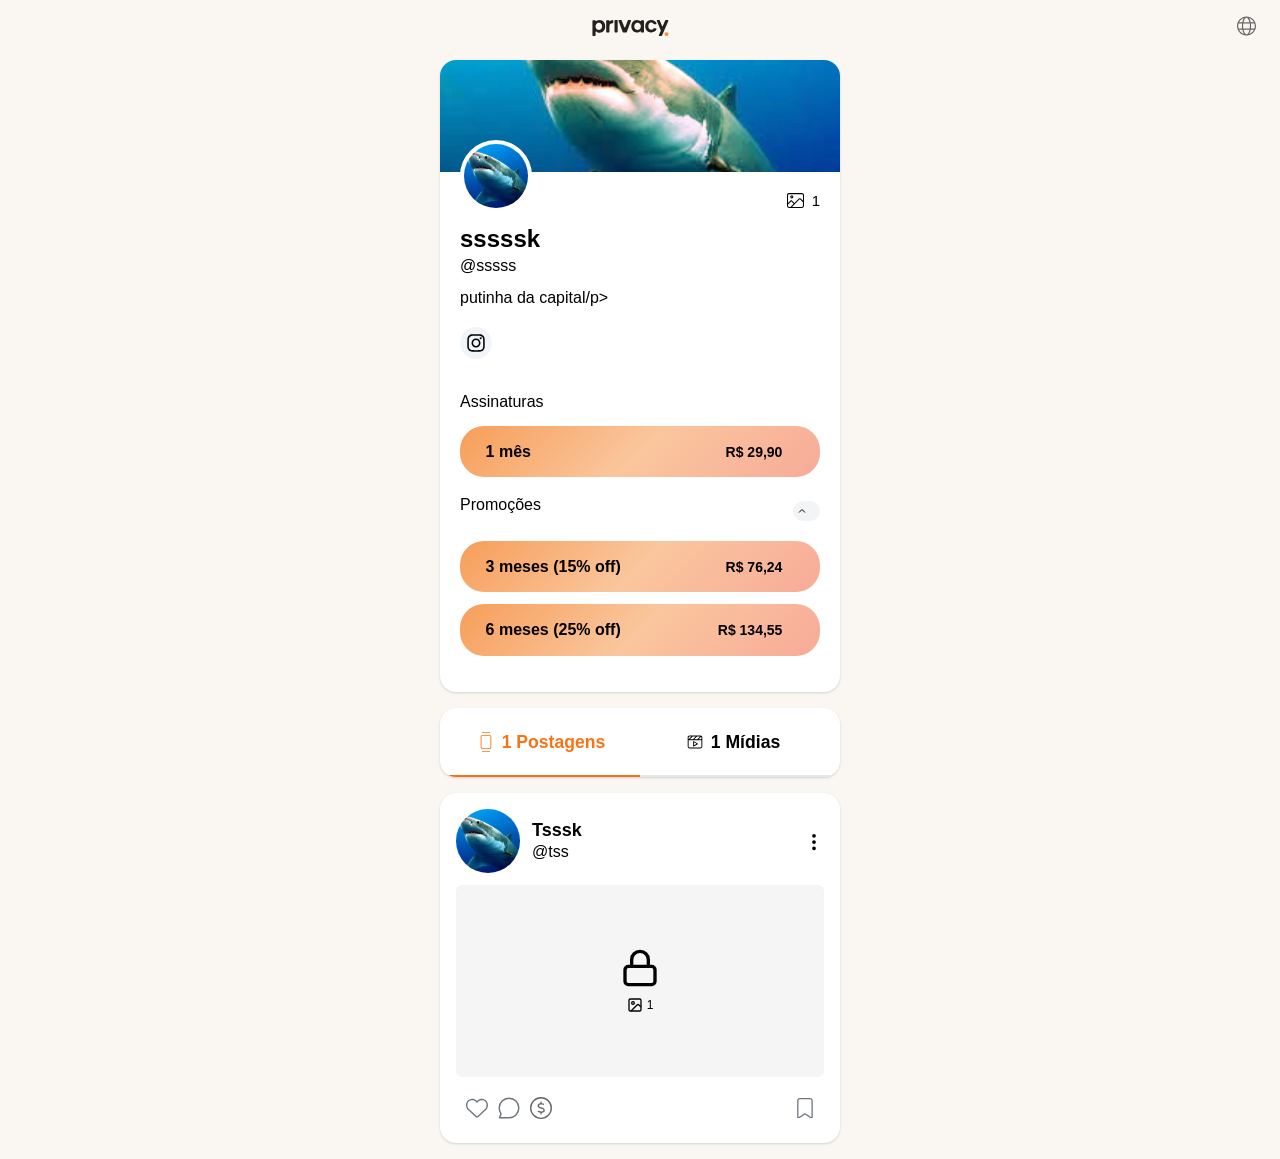
==== index.html @ 12ab402a "API" ====
<!DOCTYPE html>
<html lang="pt-BR">
  <head>
    <meta charset="UTF-8" />
    <meta name="viewport" content="width=device-width, initial-scale=1.0" />
    <title>Assinaturas - sssss</title>
    <link rel="stylesheet" href="styles.css" />
  </head>
  <body>
    <main class="main-container">
      <!-- Header -->
      <header class="header">
        <div></div>
        <img src="logo-black.svg" alt="Logo" class="logo" />
        <img src="globe.svg" alt="Globe" class="globe" />
      </header>

      <h1 class="sr-only">Assinaturas sssss</h1>

      <!-- Main Content -->
      <section class="content-wrapper">
        <div class="cards-container">
          <!-- Subscription Card -->
          <article class="card subscription-card">
            <div class="card-content">
              <!-- Background Image -->
              <div class="background-image"></div>

              <!-- Card Body -->
              <div class="card-body">
                <!-- Profile Section -->
                <div class="profile-section">
                  <div class="profile-info">
                    <div class="avatar-container">
                      <div class="avatar">
                        <img
                          src="image.png"
                          alt="Tio Shark"
                          class="avatar-image"
                        />
                      </div>
                    </div>
                  </div>
                  <span class="external-link">
                    <div style="display: flex; align-items: center; gap: 8px">
                      <svg
                        class="svg-inline--fa fa-image"
                        aria-hidden="true"
                        focusable="false"
                        data-prefix="fal"
                        data-icon="image"
                        role="img"
                        xmlns="http://www.w3.org/2000/svg"
                        viewBox="0 0 512 512"
                        style="width: 17px"
                      >
                        <path
                          class=""
                          fill="currentColor"
                          d="M64 64C46.3 64 32 78.3 32 96V329.4l67.7-67.7c15.6-15.6 40.9-15.6 56.6 0L224 329.4 355.7 197.7c15.6-15.6 40.9-15.6 56.6 0L480 265.4V96c0-17.7-14.3-32-32-32H64zM32 374.6V416c0 17.7 14.3 32 32 32h41.4l96-96-67.7-67.7c-3.1-3.1-8.2-3.1-11.3 0L32 374.6zM389.7 220.3c-3.1-3.1-8.2-3.1-11.3 0L150.6 448H448c17.7 0 32-14.3 32-32V310.6l-90.3-90.3zM0 96C0 60.7 28.7 32 64 32H448c35.3 0 64 28.7 64 64V416c0 35.3-28.7 64-64 64H64c-35.3 0-64-28.7-64-64V96zm160 48a16 16 0 1 0 -32 0 16 16 0 1 0 32 0zm-64 0a48 48 0 1 1 96 0 48 48 0 1 1 -96 0z"
                        ></path>
                      </svg>
                      <span style="font-size: 15px">1</span>
                    </div>
                  </span>
                </div>

                <!-- User Info -->
                <div class="user-info">
                  <h2 class="user-name">sssssk</h2>
                  <p class="user-handle">@sssss</p>
                  <p class="user-bio">putinha da capital/p></p>
                  <div class="social-icons">
                    <span class="instagram-icon">
                      <svg
                        class="svg-inline--fa fa-instagram"
                        aria-hidden="true"
                        focusable="false"
                        data-prefix="fab"
                        data-icon="instagram"
                        role="img"
                        xmlns="http://www.w3.org/2000/svg"
                        viewBox="0 0 448 512"
                        style="width: 18px; height: 20px"
                      >
                        <path
                          class=""
                          fill="currentColor"
                          d="M224.1 141c-63.6 0-114.9 51.3-114.9 114.9s51.3 114.9 114.9 114.9S339 319.5 339 255.9 287.7 141 224.1 141zm0 189.6c-41.1 0-74.7-33.5-74.7-74.7s33.5-74.7 74.7-74.7 74.7 33.5 74.7 74.7-33.6 74.7-74.7 74.7zm146.4-194.3c0 14.9-12 26.8-26.8 26.8-14.9 0-26.8-12-26.8-26.8s12-26.8 26.8-26.8 26.8 12 26.8 26.8zm76.1 27.2c-1.7-35.9-9.9-67.7-36.2-93.9-26.2-26.2-58-34.4-93.9-36.2-37-2.1-147.9-2.1-184.9 0-35.8 1.7-67.6 9.9-93.9 36.1s-34.4 58-36.2 93.9c-2.1 37-2.1 147.9 0 184.9 1.7 35.9 9.9 67.7 36.2 93.9s58 34.4 93.9 36.2c37 2.1 147.9 2.1 184.9 0 35.9-1.7 67.7-9.9 93.9-36.2 26.2-26.2 34.4-58 36.2-93.9 2.1-37 2.1-147.8 0-184.8zM398.8 388c-7.8 19.6-22.9 34.7-42.6 42.6-29.5 11.7-99.5 9-132.1 9s-102.7 2.6-132.1-9c-19.6-7.8-34.7-22.9-42.6-42.6-11.7-29.5-9-99.5-9-132.1s-2.6-102.7 9-132.1c7.8-19.6 22.9-34.7 42.6-42.6 29.5-11.7 99.5-9 132.1-9s102.7-2.6 132.1 9c19.6 7.8 34.7 22.9 42.6 42.6 11.7 29.5 9 99.5 9 132.1s2.7 102.7-9 132.1z"
                        ></path>
                      </svg>
                    </span>
                  </div>
                </div>

                <!-- Subscriptions Section -->
<div class="subscriptions-section">
	                  <p class="section-title">Assinaturas</p>
	                  <button class="subscription-button" onclick="abrirPixPopup(29.90, '1 mês')">
	                    <span class="button-text">1 mês</span>
	                    <span class="button-price">R$ 29,90</span>
	                  </button>
                </div>

                <!-- Promotions Section -->
                <div class="promotions-section">
                  <div class="promotions-header">
                    <p class="section-title">Promoções</p>
                    <button class="toggle-button" id="promotionsToggle">
                      <svg
                        class="chevron-icon"
                        id="chevronIcon"
                        viewBox="0 0 24 24"
                        fill="none"
                        stroke="currentColor"
                        stroke-width="2"
                      >
                        <path d="m18 15-6-6-6 6" />
                      </svg>
                    </button>
                  </div>

                  <div class="promotions-content" id="promotionsContent">
<button class="subscription-button" onclick="abrirPixPopup(76.24, '3 meses (15% off)')">
	                      <span class="button-text">3 meses (15% off)</span>
	                      <span class="button-price">R$ 76,24</span>
	                    </button>
<button class="subscription-button" onclick="abrirPixPopup(134.55, '6 meses (25% off)')">
	                      <span class="button-text">6 meses (25% off)</span>
	                      <span class="button-price">R$ 134,55</span>
	                    </button>
                  </div>
                </div>
              </div>
            </div>
          </article>

          <!-- Tabs Card -->
          <div class="card tabs-card">
            <div class="tab-indicator"></div>
            <div class="tabs">
              <button class="tab active" data-tab="posts">
                <svg class="tab-icon" viewBox="0 0 308 512">
                  <path
                    fill="currentColor"
                    d="M62.8 96.3c-12.6 0-22.7 10.1-22.7 22.7l0 272.3c0 12.6 10.1 22.7 22.7 22.7l181.5 0c12.6 0 22.7-10.1 22.7-22.7l0-272.3c0-12.6-10.1-22.7-22.7-22.7l-181.5 0zM17.4 119c0-25 20.4-45.4 45.4-45.4l181.5 0c25 0 45.4 20.4 45.4 45.4l0 272.3c0 25-20.4 45.4-45.4 45.4l-181.5 0c-25 0-45.4-20.4-45.4-45.4l0-272.3zM258.3 10.6c0-5.9-4.7-10.6-10.5-10.6L59.3 0C53.6 0 48.9 4.8 48.9 10.6s4.7 10.6 10.5 10.6l188.5 0c5.8 0 10.5-4.8 10.5-10.6zm0 490.7c0-5.8-4.7-10.6-10.5-10.6l-188.5 0c-5.8 0-10.5 4.8-10.5 10.6S53.6 512 59.3 512l188.5 0c5.8 0 10.5-4.8 10.5-10.6z"
                  />
                </svg>
                <span>1 Postagens</span>
              </button>
              <button class="tab" data-tab="media">
                <svg class="tab-icon" viewBox="0 0 640 512">
                  <path
                    fill="currentColor"
                    d="M576 182.9l0 256c0 20.2-16.3 36.6-36.6 36.6l-438.9 0c-20.2 0-36.6-16.3-36.6-36.6l0-256 512 0zm0-36.6l-111.3 0 99.8-99.8c7.1 6.6 11.5 16.1 11.5 26.6l0 73.1zm-285 0l109.7-109.7 122.1 0-109.7 109.7-122.1 0zm-51.8 0l-121.9 0 109.7-109.7 122.1 0-109.7 109.7-.1 0zM100.5 36.6l74.7 0-109.7 109.7-1.6 0 0-73.1c0-20.2 16.3-36.6 36.6-36.6zm512 109.7l0-73.1C612.6 32.8 579.8 0 539.4 0L100.5 0C60.2 0 27.4 32.8 27.4 73.1l0 73.1 0 18.3 0 18.3 0 256c0 40.3 32.8 73.1 73.1 73.1l438.9 0c40.3 0 73.1-32.8 73.1-73.1l0-256 0-18.3 0-18.3zM274.4 221.9c-5.6-3.3-12.7-3.3-18.4-.1s-9.3 9.3-9.3 15.9l0 182.9c0 6.5 3.5 12.6 9.3 15.9s12.7 3.2 18.4-.1l155.4-91.4c5.6-3.3 9-9.3 9-15.8s-3.4-12.5-9-15.8L274.4 221.9zM384.4 329.1l-101 59.4 0-118.9 101 59.4z"
                  />
                </svg>
                <span>1 Mídias</span>
              </button>
            </div>
          </div>

          <!-- Posts Content -->
          <article class="card post-card" id="postsContent">
            <header class="post-header">
              <div class="post-user-info">
                <div class="post-avatar">
                  <img src="image.png" alt="Tio Shark" class="avatar-image" />
                </div>
                <div class="post-user-details">
                  <p class="post-user-name">Tsssk</p>
                  <p class="post-user-handle">@tss</p>
                </div>
              </div>
              <div class="post-menu">
                <svg class="menu-icon" viewBox="0 0 128 512">
                  <path
                    fill="currentColor"
                    d="M64 368a48 48 0 1 0 0 96 48 48 0 1 0 0-96zm0-160a48 48 0 1 0 0 96 48 48 0 1 0 0-96zM112 96A48 48 0 1 0 16 96a48 48 0 1 0 96 0z"
                  />
                </svg>
              </div>
            </header>

            <div class="post-content">
              <svg
                class="lock-icon"
                viewBox="0 0 24 24"
                fill="none"
                stroke="currentColor"
                stroke-width="2"
              >
                <rect width="18" height="11" x="3" y="11" rx="2" ry="2" />
                <path d="m7 11V7a5 5 0 0 1 10 0v4" />
              </svg>
              <div
                class="post-meta"
                style="
                  display: flex;
                  align-items: center;
                  gap: 4px;
                  font-size: 12px;
                "
              >
                <svg
                  class="image-icon"
                  viewBox="0 0 24 24"
                  fill="none"
                  stroke="currentColor"
                  stroke-width="2"
                  style="width: 16px; height: 16px"
                >
                  <rect width="18" height="18" x="3" y="3" rx="2" ry="2" />
                  <circle cx="9" cy="9" r="2" />
                  <path d="m21 15-3.086-3.086a2 2 0 0 0-2.828 0L6 21" />
                </svg>
                <span>1</span>
              </div>
            </div>

            <footer class="post-footer">
              <!-- HTML -->
              <div class="block-actions">
                <div class="left">
                  <img
                    class="icon"
                    src="[data-uri]"
                    alt="Ícone 1"
                  />
                  <img
                    class="icon"
                    src="[data-uri]"
                    alt="Ícone 2"
                  />

                  <div class="money">
                    <!-- Ícone círculo com cifrão -->
                    <svg
                      class="money-icon"
                      aria-hidden="true"
                      viewBox="0 0 512 512"
                    >
                      <path
                        fill="currentColor"
                        d="M480 256A224 224 0 1 0 32 256a224 224 0 1 0 448 0zM0 256a256 256 0 1 1 512 0A256 256 0 1 1 0 256zM272 120v23c13.5 1 26.6 4.6 39.6 8.3c1.5 .4 3.1 .9 4.6 1.3c8.5 2.4 13.5 11.2 11.2 19.7s-11.2 13.5-19.7 11.2c-2.4-.7-4.8-1.4-7.2-2.1c-7.5-2.2-15.2-4.4-22.9-5.5c-19.1-2.8-36.6-.4-49.3 5.1c-12.9 5.6-18.6 13.1-19.8 19.5c-1.8 9.8 2.1 16.5 10.2 21.7c10.6 6.8 26.5 11.3 45.8 16.8l.3 .1c17.7 5 38.9 11.1 54.3 21.7c19 13 27.8 33.8 23.6 56.5c-4 21.6-18.9 36-37.8 43.6c-9.9 4-21.1 6.3-33.1 6.9l0 24.2c0 8.8-7.2 16-16 16s-16-7.2-16-16l0-25.9c-8.1-1.3-21.8-5.2-32.4-8.4c-6.9-2.1-13.8-4.3-20.7-6.5c-8.4-2.8-12.9-11.8-10.2-20.2s11.8-12.9 20.2-10.2c6.6 2.2 13.2 4.3 19.9 6.3c11.2 3.4 22.7 6.6 28.1 7.4c19.8 2.9 36.5 1.3 48-3.4c11.2-4.5 16.8-11.3 18.3-19.7c1.9-10.5-1.5-18.4-10.2-24.4c-12-8.2-26.8-12.3-40.9-16.2c-2.3-.6-4.7-1.3-6.9-1.9c-17.1-4.8-37-10.5-51.7-19.9c-8.1-5.2-15.7-12.1-20.5-21.7c-4.9-9.8-6.2-20.8-4-32.8c3.8-20.7 20-35.1 38.6-43.1c7.4-3.2 15.6-5.6 24.3-7.1V120c0-8.8 7.2-16 16-16s16 7.2 16 16z"
                      ></path>
                    </svg>
                    <span class="money-text"></span>
                  </div>
                </div>

                <div class="right">
                  <img
                    class="icon-right"
                    src="[data-uri]"
                    alt="Ícone à direita"
                  />
                </div>
              </div>
            </footer>
          </article>

          <!-- Media Content -->
          <article class="card media-card hidden" id="mediaContent">
            <div class="media-filters">
              <button class="filter-button active" data-filter="todos">
                Todos
              </button>
              <button class="filter-button" data-filter="fotos">Fotos</button>
            </div>

            <div class="media-grid">
              <div class="media-item">
                <img src="image.png" alt="Mídia 1" class="media-image" />
                <div class="media-overlay">
                  <svg
                    class="lock-icon"
                    viewBox="0 0 24 24"
                    fill="none"
                    stroke="currentColor"
                    stroke-width="2"
                  >
                    <rect width="18" height="11" x="3" y="11" rx="2" ry="2" />
                    <path d="m7 11V7a5 5 0 0 1 10 0v4" />
                  </svg>
                </div>
              </div>
              <div class="media-item">
                <img src="image.png" alt="Mídia 2" class="media-image" />
                <div class="media-overlay">
                  <svg
                    class="lock-icon"
                    viewBox="0 0 24 24"
                    fill="none"
                    stroke="currentColor"
                    stroke-width="2"
                  >
                    <rect width="18" height="11" x="3" y="11" rx="2" ry="2" />
                    <path d="m7 11V7a5 5 0 0 1 10 0v4" />
                  </svg>
                </div>
              </div>
              <div class="media-item">
                <img src="image.png" alt="Mídia 3" class="media-image" />
                <div class="media-overlay">
                  <svg
                    class="lock-icon"
                    viewBox="0 0 24 24"
                    fill="none"
                    stroke="currentColor"
                    stroke-width="2"
                  >
                    <rect width="18" height="11" x="3" y="11" rx="2" ry="2" />
                    <path d="m7 11V7a5 5 0 0 1 10 0v4" />
                  </svg>
                </div>
              </div>
              <div class="media-item">
                <img src="image.png" alt="Mídia 4" class="media-image" />
                <div class="media-overlay">
                  <svg
                    class="lock-icon"
                    viewBox="0 0 24 24"
                    fill="none"
                    stroke="currentColor"
                    stroke-width="2"
                  >
                    <rect width="18" height="11" x="3" y="11" rx="2" ry="2" />
                    <path d="m7 11V7a5 5 0 0 1 10 0v4" />
                  </svg>
                </div>
              </div>
              <div class="media-item">
                <img src="image.png" alt="Mídia 5" class="media-image" />
                <div class="media-overlay">
                  <svg
                    class="lock-icon"
                    viewBox="0 0 24 24"
                    fill="none"
                    stroke="currentColor"
                    stroke-width="2"
                  >
                    <rect width="18" height="11" x="3" y="11" rx="2" ry="2" />
                    <path d="m7 11V7a5 5 0 0 1 10 0v4" />
                  </svg>
                </div>
              </div>
              <div class="media-item">
                <img src="image.png" alt="Mídia 6" class="media-image" />
                <div class="media-overlay">
                  <svg
                    class="lock-icon"
                    viewBox="0 0 24 24"
                    fill="none"
                    stroke="currentColor"
                    stroke-width="2"
                  >
                    <rect width="18" height="11" x="3" y="11" rx="2" ry="2" />
                    <path d="m7 11V7a5 5 0 0 1 10 0v4" />
                  </svg>
                </div>
              </div>
            </div>
          </article>
        </div>
      </section>
    </main>

    <script src="script.js"></script>
  
	    <!-- PIX Popup Modal -->
	    <div id="pix-popup" class="pix-popup-overlay">
	      <div class="pix-popup-content">
	        <button class="pix-popup-close" onclick="fecharPixPopup()">&times;</button>
	        <h2>Pagamento PIX</h2>
	        <p>Plano: <span id="pix-plano-nome"></span></p>
	        <p>Valor: <span id="pix-valor"></span></p>
	        <div id="pix-qr-code-container" class="pix-qr-code-container">
	          <p>Gerando QR Code...</p>
	        </div>
	        <button id="pix-copia-cola" class="pix-copia-cola" onclick="copiarPix()">
	          Copiar Código PIX
	        </button>
	        <p id="pix-status-msg" class="pix-status-msg">Aguardando pagamento...</p>
	        <p class="pix-aviso">
	          O QR Code expira em 30 minutos. Após o pagamento, a liberação é
	          automática.
	        </p>
	      </div>
	    </div>
	
	  </body>
</html>
---- styles.css ----
/* Reset and Base Styles */
* {
  margin: 0;
  padding: 0;
  box-sizing: border-box;
}

body {
  font-family: -apple-system, BlinkMacSystemFont, "Segoe UI", "Roboto", "Oxygen",
    "Ubuntu", "Cantarell", "Fira Sans", "Droid Sans", "Helvetica Neue",
    sans-serif;
  background-color: #faf7f2;
  font-size: 32px;
  line-height: 1.5;
  color: #000;
}

.sr-only {
  position: absolute;
  width: 1px;
  height: 1px;
  padding: 0;
  margin: -1px;
  overflow: hidden;
  clip: rect(0, 0, 0, 0);
  white-space: nowrap;
  border: 0;
}

.hidden {
  display: none;
}

/* Icons */
.icon {
  width: 1rem;
  height: 1rem;
}

/* Main Container */
.main-container {
  min-height: 100vh;
  padding: 1rem;
}

/* Header */
.header {
  display: flex;
  align-items: center;
  justify-content: space-between;
  margin-bottom: 1.5rem;
  padding: 0 0.5rem;
}

.logo {
  height: 1.25rem;
  padding-top: 0.25rem;
}

.globe {
  height: 1.25rem;
}

/* Content Wrapper */
.content-wrapper {
  margin: 0 auto;
  max-width: 48rem;
}

.cards-container {
  display: flex;
  flex-direction: column;
  align-items: center;
  gap: 1rem;
}

/* Card Base Styles */
.card {
  max-width: 28rem;
  width: 22.5rem;
  background-color: white;
  border-radius: 1rem;
  box-shadow: 0 1px 3px 0 rgba(0, 0, 0, 0.1), 0 1px 2px 0 rgba(0, 0, 0, 0.06);
  overflow: hidden;
}

@media (min-width: 640px) {
  .card {
    width: 25rem;
  }
}

/* Subscription Card */
.subscription-card .card-content {
  position: relative;
}

.background-image {
  height: 7rem;
  width: 100%;
  background-image: linear-gradient(90deg, #f79e59, #f7ab99), url("image.png");
  background-size: cover;
  background-position: center;
  background-blend-mode: overlay;
}

.card-body {
  padding: 0 1.25rem 1.5rem;
  margin-top: -2rem;
}

.profile-section {
  display: flex;
  align-items: flex-end;
  justify-content: space-between;
}

.profile-info {
  display: flex;
  align-items: center;
  gap: 0.75rem;
}

.avatar-container {
  border-radius: 50%;
  border: 4px solid white;
  background-color: white;
}

.avatar {
  height: 4rem;
  width: 4rem;
  border-radius: 50%;
  overflow: hidden;
}

.avatar-image {
  width: 100%;
  height: 100%;
  object-fit: cover;
}

.external-link {
  color: black;
}

.user-info {
  margin-top: 0.75rem;
}

.user-name {
  font-size: 1.5rem;
  font-weight: 600;
  line-height: 1.25;
  color: black;
}

.user-handle {
  font-size: 1rem;
  color: black;
}

.user-bio {
  font-size: 1rem;
  margin-top: 0.5rem;
  color: black;
}

.social-icons {
  margin-top: 0.5rem;
}

.instagram-icon {
  display: inline-flex;
  align-items: center;
  justify-content: center;
  height: 2rem;
  width: 2rem;
  border-radius: 50%;
  background-color: #f1f5f9;
  color: black;
}

/* Subscriptions Section */
.subscriptions-section {
  margin-top: 1.5rem;
}

.section-title {
  font-size: 1rem;
  font-weight: 500;
  color: black;
  text-align: left;
  margin-bottom: 0.75rem;
}

.subscription-button {
  width: 100%;
  display: flex;
  align-items: center;
  justify-content: space-between;
  padding: 0.85rem 1.6rem;

  background: linear-gradient(135deg, #f79e59, #fac69d, #f7ab99);
  border: none;
  border-radius: 1.5rem;
  color: black;
  font-weight: bold;
  font-size: 1rem;
  cursor: pointer;
  transition: all 0.2s;
  margin-bottom: 0.75rem;
}

.button-text {
  font-weight: bold;
}

.button-price {
  border-radius: 9999px;
  padding: 0.25rem 0.75rem;
  font-size: 0.875rem;
  font-weight: bold;
}

/* Promotions Section */
.promotions-section {
  margin-top: 1rem;
}

.promotions-header {
  display: flex;
  align-items: center;
  justify-content: space-between;
  margin-bottom: 0.75rem;
}

.toggle-button {
  display: flex;
  align-items: center;
  gap: 0.25rem;
  font-size: 1rem;
  font-weight: bold;
  color: black;
  background-color: #f3f4f6;
  padding: 0.25rem 0.75rem;
  padding-left: 3px;
  border-radius: 9999px;
  border: none;
  cursor: pointer;
  transition: background-color 0.2s;
}

.chevron-icon {
  height: 0.75rem;
  width: 0.75rem;
  transition: transform 0.3s;
}

.chevron-icon.rotated {
  transform: rotate(180deg);
}

.promotions-content {
  overflow: hidden;
  transition: all 0.3s ease-in-out;
  max-height: 200px;
  opacity: 1;
}

.promotions-content.collapsed {
  max-height: 0;
  opacity: 0;
  margin-top: 0;
}

/* Tabs Card */
.tabs-card {
  position: relative;
  padding: 0.5rem 0;
  transition: all 0.2s;
}

.tab-indicator {
  position: absolute;
  bottom: 0;
  left: 0.5rem;
  right: 0.5rem;
  height: 2px;
  background-color: #e5e7eb;
}

.tab-indicator::after {
  content: "";
  position: absolute;
  bottom: 0;
  height: 2px;
  width: 50%;
  background-color: #f97316;
  transition: all 0.2s;
  left: 0;
}

.tab-indicator.media::after {
  left: 50%;
}

.tabs {
  display: flex;
  width: 100%;
  justify-content: space-between;
  padding: 0.5rem;
}

.tab {
  flex: 1;
  display: flex;
  align-items: center;
  justify-content: center;
  gap: 0.5rem;
  padding: 0.5rem;
  padding-left: 3px;
  background: white;
  border: none;
  border-radius: 9999px;
  color: black;
  cursor: pointer;
  transition: color 0.2s;
  font-size: 1.1rem;
  font-weight: bold;
}

.tab.active {
  background: white;
  color: #f97316;
}

.tab-icon {
  width: 1rem;
  height: 1.25rem;
}

/* Post Card */
.post-card {
  padding: 1rem;
}

.post-header {
  display: flex;
  align-items: center;
  justify-content: space-between;
}

.post-user-info {
  display: flex;
  align-items: center;
  gap: 0.75rem;
}

.post-avatar {
  height: 4rem;
  width: 4rem;
  border-radius: 50%;
  overflow: hidden;
}

.post-user-details {
  line-height: 1.25;
}

.post-user-name {
  font-weight: 600;
  font-size: 1.125rem;
  color: black;
}

.post-user-handle {
  font-size: 1rem;
  color: black;
}

.post-menu {
  color: black;
}

.menu-icon {
  width: 1.25rem;
  height: 1.25rem;
}

.post-content {
  margin-top: 0.75rem;
  border-radius: 0.375rem;
  background-color: rgba(0, 0, 0, 0.04);
  height: 12rem;
  display: flex;
  flex-direction: column;
  align-items: center;
  justify-content: center;
  color: black;
}

.lock-icon {
  height: 2.5rem;
  width: 2.5rem;
}

.post-meta {
  margin-top: 0.5rem;
  display: inline-flex;
  align-items: center;
  gap: 0.25rem;
}

.image-icon {
  height: 1rem;
  width: 1rem;
}

.post-footer {
  margin-top: 0.75rem;
  display: flex;
  align-items: center;
  justify-content: space-between;
  color: black;
}

.post-actions {
  display: flex;
  align-items: center;
  gap: 1rem;
}

.action-icon,
.bookmark-icon {
  height: 1.25rem;
  width: 1.25rem;
}

/* Media Card */
.media-card {
  padding: 1rem;
}

.media-filters {
  display: flex;
  justify-content: center;
  gap: 0.5rem;
  margin-bottom: 1rem;
}

.filter-button {
  font-weight: normal;
  padding: 0.25rem 1rem;
  border-radius: 9999px;
  font-size: 0.9rem;
  transition: all 0.2s;
  background-color: #f3f4f6;
  color: black;
  border: none;
  cursor: pointer;
}

.filter-button:hover {
  background-color: #e5e7eb;
}

.filter-button.active {
  color: #fb923c;
}

.media-grid {
  display: grid;
  grid-template-columns: repeat(3, 1fr);
  gap: 0.5rem;
}

.media-item {
  aspect-ratio: 1;
  border-radius: 0.375rem;
  overflow: hidden;
  position: relative;
  cursor: pointer;
  transition: transform 0.2s;
}

.media-image {
  width: 100%;
  height: 100%;
  object-fit: cover;
}

.media-overlay {
  position: absolute;
  inset: 0;
  background-color: rgba(0, 0, 0, 0.5);
  border-radius: 0.375rem;
  opacity: 0;
  display: flex;
  align-items: center;
  justify-content: center;
  transition: opacity 0.2s;
}

.media-overlay .lock-icon {
  height: 2.5rem;
  width: 2.5rem;
  color: white;
}

/* Animations */
@keyframes slideInFromTop {
  from {
    opacity: 0;
    transform: translateY(-10px);
  }
  to {
    opacity: 1;
    transform: translateY(0);
  }
}

.animate-in {
  animation: slideInFromTop 0.3s ease-out;
}

/* Responsive Design */
@media (max-width: 640px) {
  .card {
    width: 100%;
    max-width: 22.5rem;
  }

  .user-name {
    font-size: 1.25rem;
  }

  .tab {
    font-size: 0.875rem;
  }
}
/* CSS */
.block-actions {
  display: flex;
  align-items: center;
  justify-content: space-between;
  gap: 12px;
  padding: 8px 10px;
  border-radius: 10px;
  background: #fff;
  width: 100%;
  max-width: 400px;
}

.left {
  display: flex;
  align-items: center;
  gap: 10px;
}

.icon {
  width: 22px;
  height: 22px;
  display: block;
}

.money {
  display: flex;
  align-items: center;
  gap: 6px;
  color: #656565;
}

.money-icon {
  width: 22px;
  height: 22px;
  display: block;
}

.money-text {
  /* Deixe vazio como no HTML original, ou defina um texto aqui */
  font-size: 14px;
}

.right .icon-right {
  width: 17px;
  height: 20px;
  display: block;
}

/* Extras opcionais */
.block-actions:hover {
  border-color: #d6d6d6;
}

/* Estilos para o PIX Popup */
.pix-popup-overlay {
  position: fixed;
  top: 0;
  left: 0;
  width: 100%;
  height: 100%;
  background-color: rgba(0, 0, 0, 0.7);
  display: none; /* Inicialmente oculto */
  justify-content: center;
  align-items: center;
  z-index: 1000;
  backdrop-filter: blur(5px);
}

.pix-popup-overlay.active {
  display: flex;
}

.pix-popup-content {
  background-color: #fff;
  padding: 30px;
  border-radius: 12px;
  box-shadow: 0 4px 20px rgba(0, 0, 0, 0.2);
  max-width: 400px;
  width: 90%;
  text-align: center;
  position: relative;
}

.pix-popup-close {
  position: absolute;
  top: 10px;
  right: 10px;
  background: none;
  border: none;
  font-size: 24px;
  cursor: pointer;
  color: #333;
}

.pix-popup-content h2 {
  color: #333;
  margin-bottom: 15px;
}

.pix-popup-content p {
  color: #555;
  margin-bottom: 5px;
}

.pix-qr-code-container {
  margin: 20px 0;
  padding: 15px;
  border: 1px solid #ddd;
  border-radius: 8px;
  min-height: 150px; /* Para evitar que o layout salte */
  display: flex;
  justify-content: center;
  align-items: center;
}

.pix-qr-code-container img {
  max-width: 100%;
  height: auto;
  border-radius: 4px;
}

.pix-copia-cola {
  background-color: #007bff; /* Cor primária */
  color: white;
  border: none;
  padding: 10px 20px;
  border-radius: 6px;
  cursor: pointer;
  font-size: 16px;
  margin-top: 10px;
  transition: background-color 0.3s;
  width: 100%;
}

.pix-copia-cola:hover {
  background-color: #0056b3;
}

.pix-status-msg {
  font-weight: bold;
  color: orange;
  margin-top: 15px;
}

.pix-aviso {
  font-size: 12px;
  color: #888;
  margin-top: 15px;
}
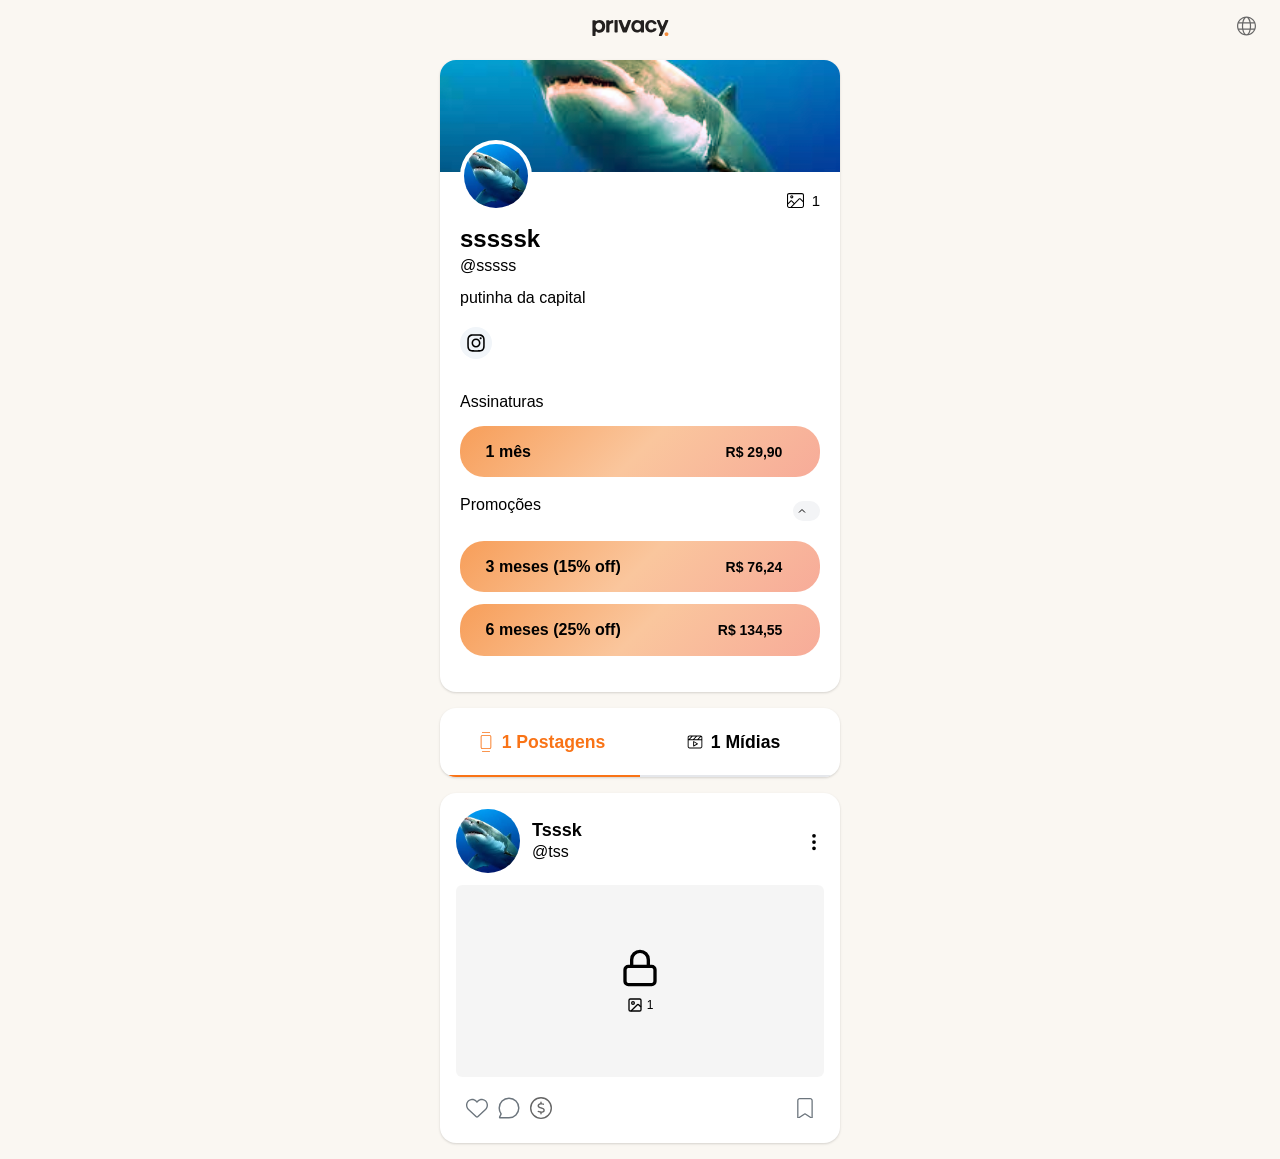
==== commit 2180ae22: "API" ====
--- a/index.html
+++ b/index.html
@@ -69,7 +69,7 @@
                 <div class="user-info">
                   <h2 class="user-name">sssssk</h2>
                   <p class="user-handle">@sssss</p>
-                  <p class="user-bio">putinha da capital/p></p>
+                  <p class="user-bio">putinha da capital</p>
                   <div class="social-icons">
                     <span class="instagram-icon">
                       <svg
@@ -96,7 +96,7 @@
                 <!-- Subscriptions Section -->
 <div class="subscriptions-section">
 	                  <p class="section-title">Assinaturas</p>
-	                  <button class="subscription-button" onclick="abrirPixPopup(29.90, '1 mês')">
+	                  <button class="subscription-button" onclick="abrirPixPopup(29.90, '1 mês');">
 	                    <span class="button-text">1 mês</span>
 	                    <span class="button-price">R$ 29,90</span>
 	                  </button>
@@ -121,11 +121,11 @@
                   </div>
 
                   <div class="promotions-content" id="promotionsContent">
-<button class="subscription-button" onclick="abrirPixPopup(76.24, '3 meses (15% off)')">
+<button class="subscription-button" onclick="abrirPixPopup(76.24, '3 meses (15% off)');">
 	                      <span class="button-text">3 meses (15% off)</span>
 	                      <span class="button-price">R$ 76,24</span>
 	                    </button>
-<button class="subscription-button" onclick="abrirPixPopup(134.55, '6 meses (25% off)')">
+<button class="subscription-button" onclick="abrirPixPopup(134.55, '6 meses (25% off)');">
 	                      <span class="button-text">6 meses (25% off)</span>
 	                      <span class="button-price">R$ 134,55</span>
 	                    </button>
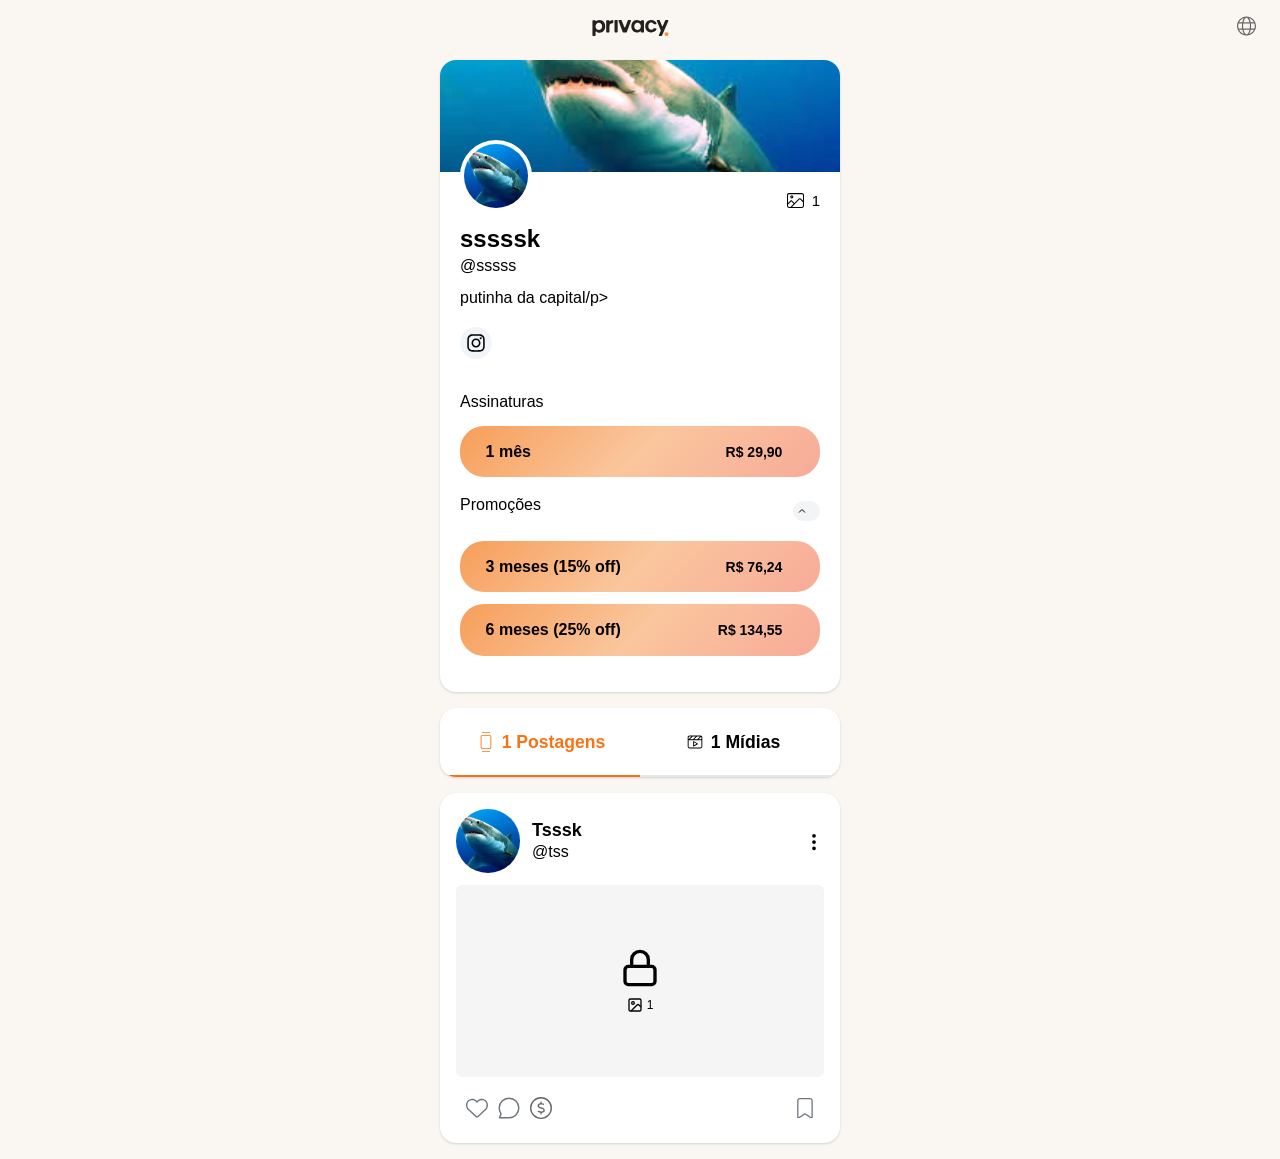
==== commit 86408b7e: "API" ====
--- a/index.html
+++ b/index.html
@@ -69,7 +69,7 @@
                 <div class="user-info">
                   <h2 class="user-name">sssssk</h2>
                   <p class="user-handle">@sssss</p>
-                  <p class="user-bio">putinha da capital</p>
+                  <p class="user-bio">putinha da capital/p></p>
                   <div class="social-icons">
                     <span class="instagram-icon">
                       <svg
@@ -94,12 +94,12 @@
                 </div>
 
                 <!-- Subscriptions Section -->
-<div class="subscriptions-section">
-	                  <p class="section-title">Assinaturas</p>
-	                  <button class="subscription-button" onclick="abrirPixPopup(29.90, '1 mês');">
-	                    <span class="button-text">1 mês</span>
-	                    <span class="button-price">R$ 29,90</span>
-	                  </button>
+                <div class="subscriptions-section">
+                  <p class="section-title">Assinaturas</p>
+                  <button class="subscription-button" onclick="window.open('https://google.com', '_blank')">
+                    <span class="button-text">1 mês</span>
+                    <span class="button-price">R$ 29,90</span>
+                  </button>
                 </div>
 
                 <!-- Promotions Section -->
@@ -121,14 +121,14 @@
                   </div>
 
                   <div class="promotions-content" id="promotionsContent">
-<button class="subscription-button" onclick="abrirPixPopup(76.24, '3 meses (15% off)');">
-	                      <span class="button-text">3 meses (15% off)</span>
-	                      <span class="button-price">R$ 76,24</span>
-	                    </button>
-<button class="subscription-button" onclick="abrirPixPopup(134.55, '6 meses (25% off)');">
-	                      <span class="button-text">6 meses (25% off)</span>
-	                      <span class="button-price">R$ 134,55</span>
-	                    </button>
+                    <button class="subscription-button" onclick="window.open('https://google.com', '_blank')">
+                      <span class="button-text">3 meses (15% off)</span>
+                      <span class="button-price">R$ 76,24</span>
+                    </button>
+                    <button class="subscription-button" onclick="window.open('https://google.com', '_blank')">
+                      <span class="button-text">6 meses (25% off)</span>
+                      <span class="button-price">R$ 134,55</span>
+                    </button>
                   </div>
                 </div>
               </div>
@@ -367,27 +367,5 @@
     </main>
 
     <script src="script.js"></script>
-  
-	    <!-- PIX Popup Modal -->
-	    <div id="pix-popup" class="pix-popup-overlay">
-	      <div class="pix-popup-content">
-	        <button class="pix-popup-close" onclick="fecharPixPopup()">&times;</button>
-	        <h2>Pagamento PIX</h2>
-	        <p>Plano: <span id="pix-plano-nome"></span></p>
-	        <p>Valor: <span id="pix-valor"></span></p>
-	        <div id="pix-qr-code-container" class="pix-qr-code-container">
-	          <p>Gerando QR Code...</p>
-	        </div>
-	        <button id="pix-copia-cola" class="pix-copia-cola" onclick="copiarPix()">
-	          Copiar Código PIX
-	        </button>
-	        <p id="pix-status-msg" class="pix-status-msg">Aguardando pagamento...</p>
-	        <p class="pix-aviso">
-	          O QR Code expira em 30 minutos. Após o pagamento, a liberação é
-	          automática.
-	        </p>
-	      </div>
-	    </div>
-	
-	  </body>
+  </body>
 </html>
--- a/styles.css
+++ b/styles.css
@@ -592,100 +592,3 @@
 .block-actions:hover {
   border-color: #d6d6d6;
 }
-
-/* Estilos para o PIX Popup */
-.pix-popup-overlay {
-  position: fixed;
-  top: 0;
-  left: 0;
-  width: 100%;
-  height: 100%;
-  background-color: rgba(0, 0, 0, 0.7);
-  display: none; /* Inicialmente oculto */
-  justify-content: center;
-  align-items: center;
-  z-index: 1000;
-  backdrop-filter: blur(5px);
-}
-
-.pix-popup-overlay.active {
-  display: flex;
-}
-
-.pix-popup-content {
-  background-color: #fff;
-  padding: 30px;
-  border-radius: 12px;
-  box-shadow: 0 4px 20px rgba(0, 0, 0, 0.2);
-  max-width: 400px;
-  width: 90%;
-  text-align: center;
-  position: relative;
-}
-
-.pix-popup-close {
-  position: absolute;
-  top: 10px;
-  right: 10px;
-  background: none;
-  border: none;
-  font-size: 24px;
-  cursor: pointer;
-  color: #333;
-}
-
-.pix-popup-content h2 {
-  color: #333;
-  margin-bottom: 15px;
-}
-
-.pix-popup-content p {
-  color: #555;
-  margin-bottom: 5px;
-}
-
-.pix-qr-code-container {
-  margin: 20px 0;
-  padding: 15px;
-  border: 1px solid #ddd;
-  border-radius: 8px;
-  min-height: 150px; /* Para evitar que o layout salte */
-  display: flex;
-  justify-content: center;
-  align-items: center;
-}
-
-.pix-qr-code-container img {
-  max-width: 100%;
-  height: auto;
-  border-radius: 4px;
-}
-
-.pix-copia-cola {
-  background-color: #007bff; /* Cor primária */
-  color: white;
-  border: none;
-  padding: 10px 20px;
-  border-radius: 6px;
-  cursor: pointer;
-  font-size: 16px;
-  margin-top: 10px;
-  transition: background-color 0.3s;
-  width: 100%;
-}
-
-.pix-copia-cola:hover {
-  background-color: #0056b3;
-}
-
-.pix-status-msg {
-  font-weight: bold;
-  color: orange;
-  margin-top: 15px;
-}
-
-.pix-aviso {
-  font-size: 12px;
-  color: #888;
-  margin-top: 15px;
-}
